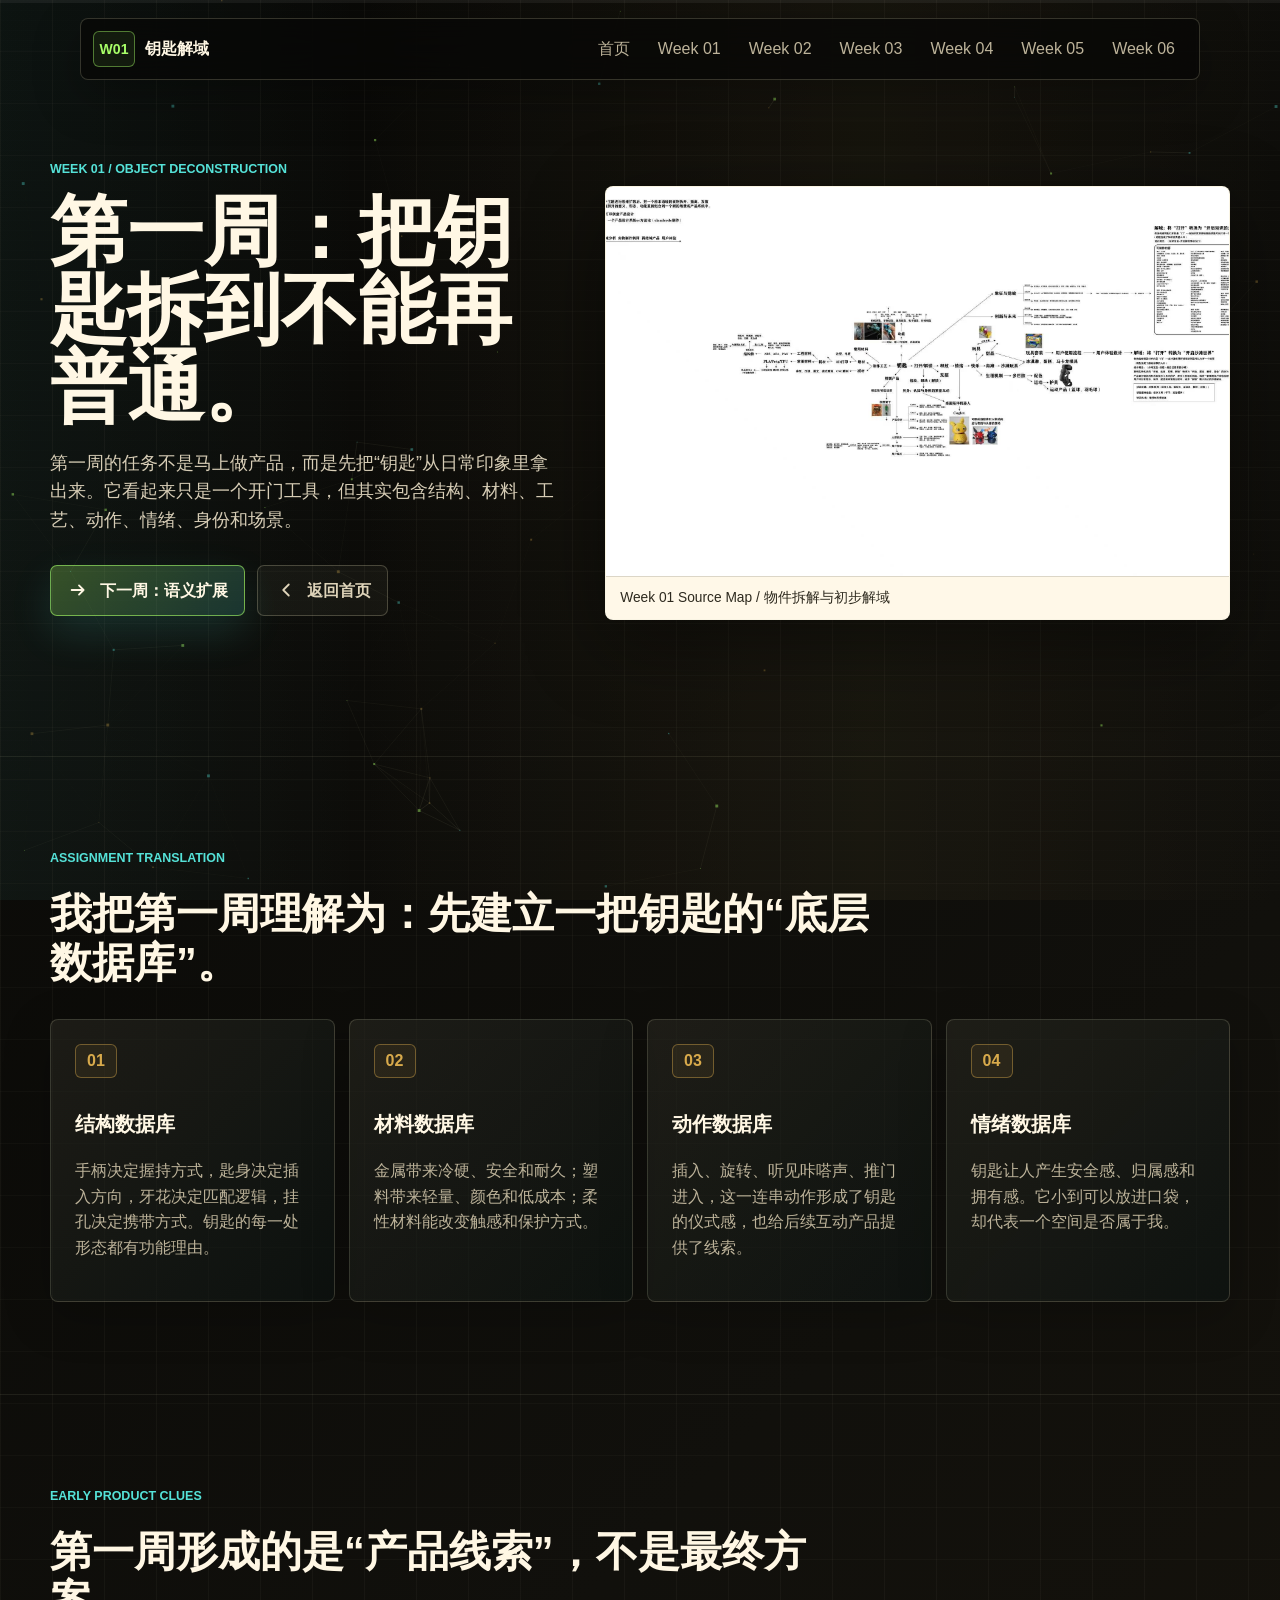
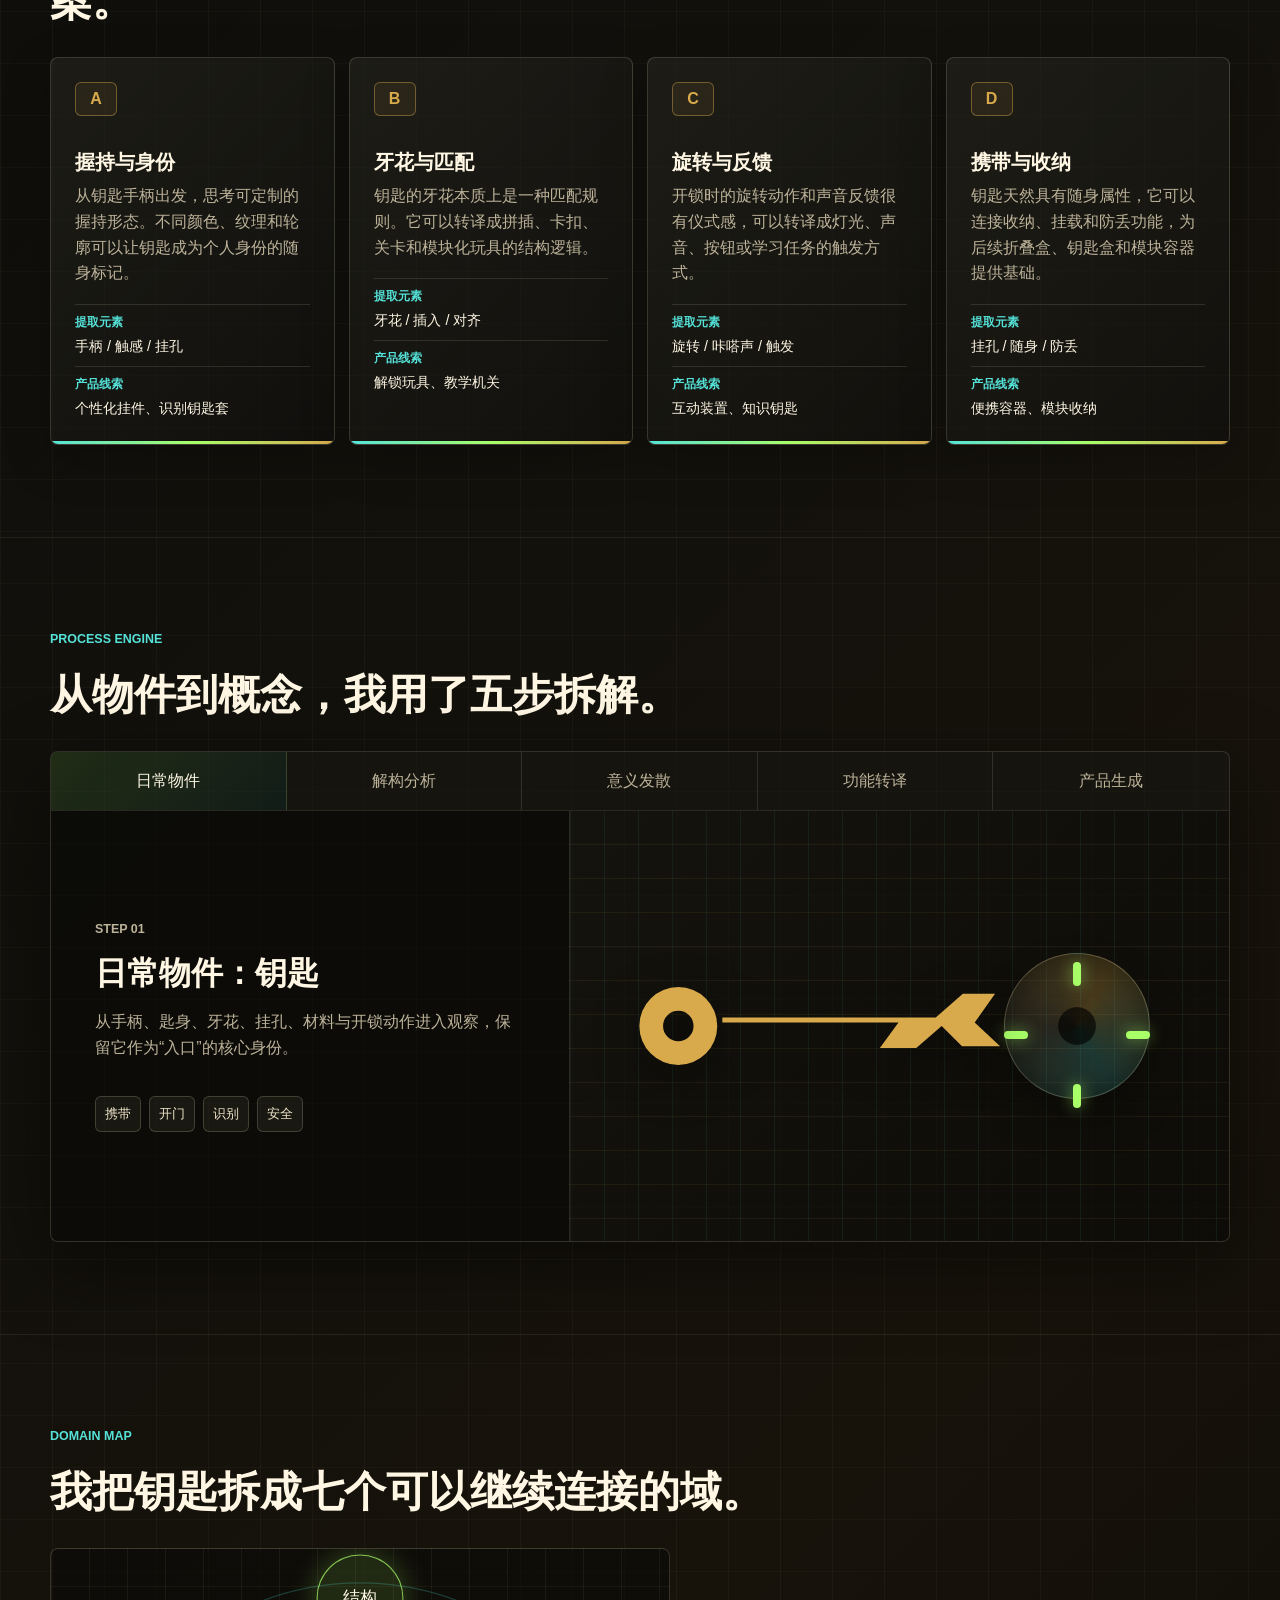
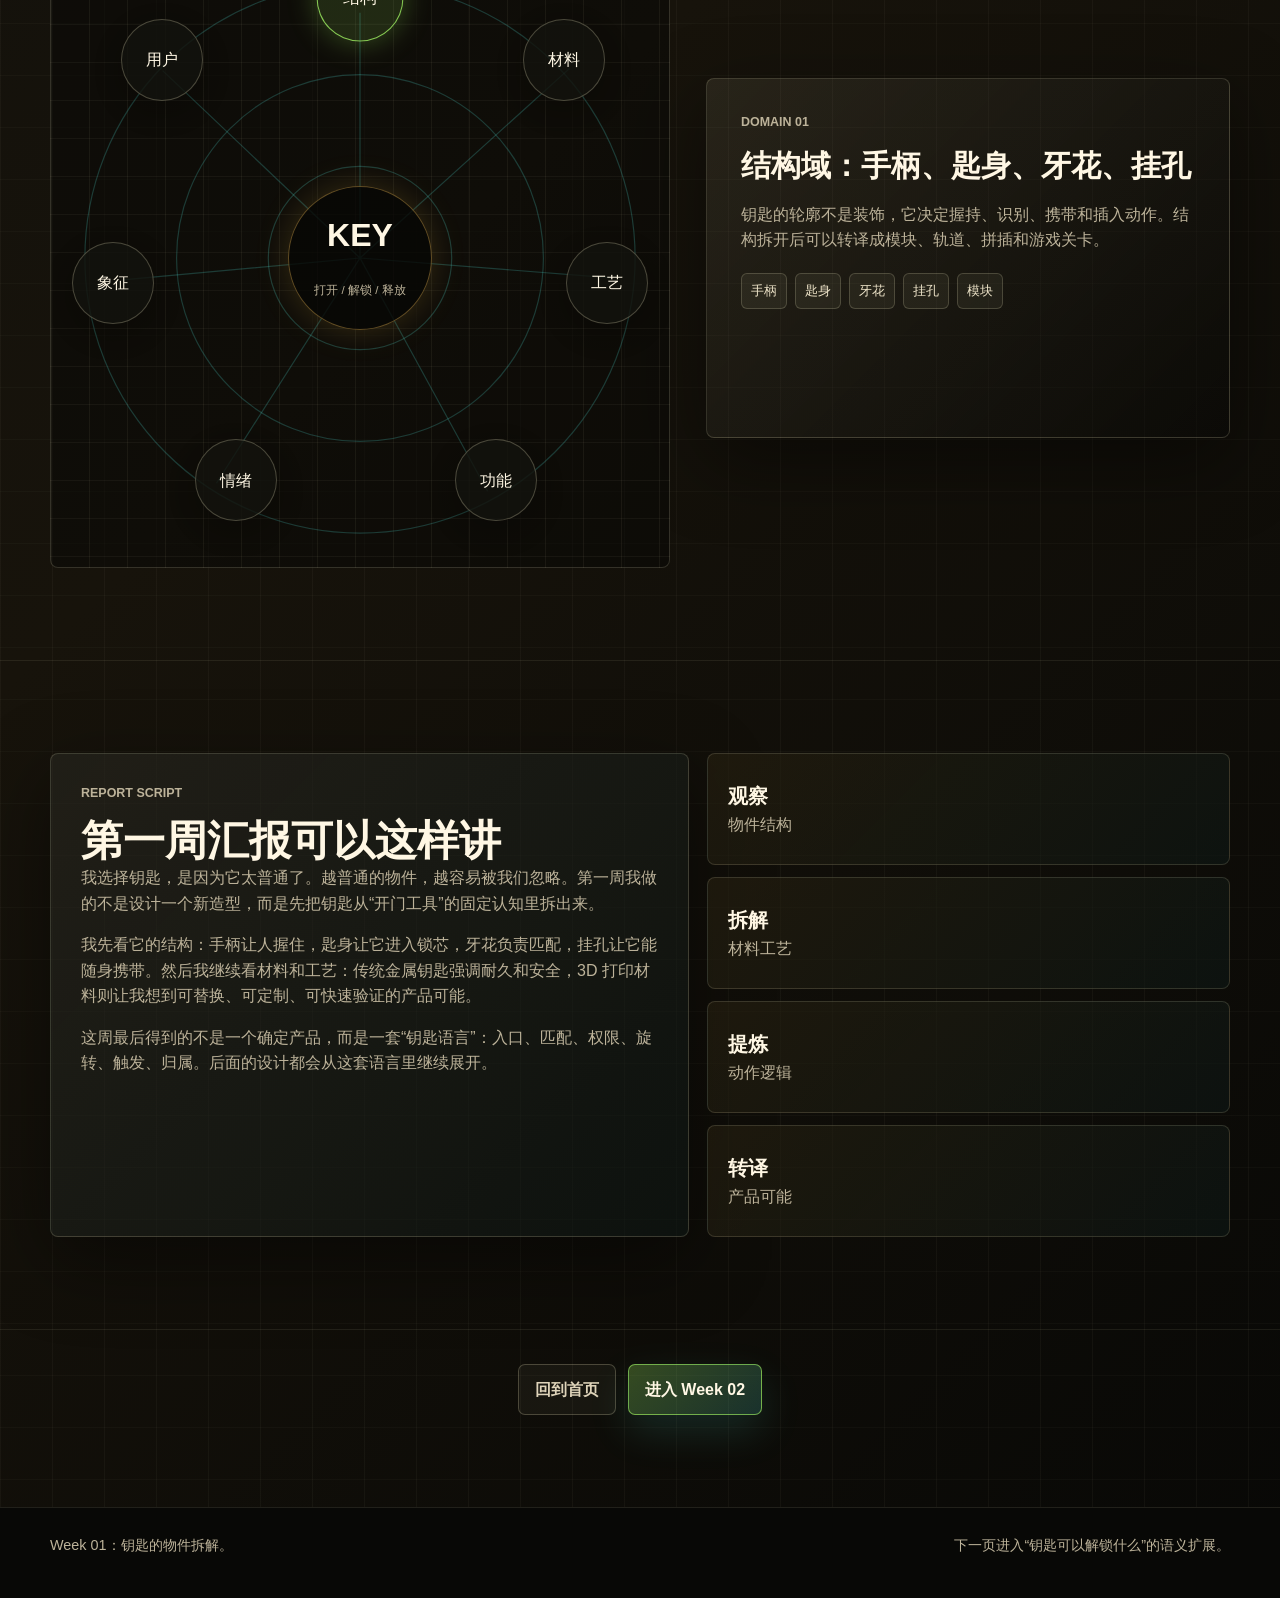
==== week1.html @ 17f2b8b3 "Initial commit" ====
<!doctype html>
<html lang="zh-CN">
  <head>
    <meta charset="UTF-8" />
    <meta name="viewport" content="width=device-width, initial-scale=1.0" />
    <title>Week 01 | 钥匙的物件拆解</title>
    <link rel="stylesheet" href="./styles.css" />
  </head>
  <body>
    <canvas id="circuitCanvas" aria-hidden="true"></canvas>
    <div class="scroll-meter" aria-hidden="true"><span></span></div>

    <header class="topbar">
      <a class="brand" href="./index.html" aria-label="回到首页">
        <span class="brand-mark">W01</span>
        <span>钥匙解域</span>
      </a>
      <nav class="nav-links" aria-label="页面导航">
        <a href="./index.html">首页</a>
        <a href="./week1.html">Week 01</a>
        <a href="./week2.html">Week 02</a>
        <a href="./week3.html">Week 03</a>
        <a href="./week4.html">Week 04</a>
        <a href="./week5.html">Week 05</a>
        <a href="./week6.html">Week 06</a>
      </nav>
    </header>

    <main>
      <section class="hero stage page-hero">
        <div class="hero-copy reveal">
          <p class="eyebrow">Week 01 / Object Deconstruction</p>
          <h1>第一周：把钥匙拆到不能再普通。</h1>
          <p class="hero-lead">
            第一周的任务不是马上做产品，而是先把“钥匙”从日常印象里拿出来。它看起来只是一个开门工具，但其实包含结构、材料、工艺、动作、情绪、身份和场景。
          </p>
          <div class="hero-actions">
            <a class="primary-action" href="./week2.html">
              <span class="action-icon" aria-hidden="true">
                <svg viewBox="0 0 24 24"><path d="M4 12h13m0 0-5-5m5 5-5 5" /></svg>
              </span>
              下一周：语义扩展
            </a>
            <a class="ghost-action" href="./index.html">
              <span class="action-icon" aria-hidden="true">
                <svg viewBox="0 0 24 24"><path d="M15 18l-6-6 6-6" /></svg>
              </span>
              返回首页
            </a>
          </div>
        </div>
        <figure class="source-map page-figure reveal">
          <img src="./assets/week1-map.jpg" alt="第一周钥匙主题解域过程原始思维导图" />
          <figcaption>Week 01 Source Map / 物件拆解与初步解域</figcaption>
        </figure>
      </section>

      <section class="section-band">
        <div class="section-heading reveal">
          <p class="eyebrow">Assignment Translation</p>
          <h2>我把第一周理解为：先建立一把钥匙的“底层数据库”。</h2>
        </div>
        <div class="insight-grid">
          <article class="insight-card reveal">
            <span class="index">01</span>
            <h3>结构数据库</h3>
            <p>手柄决定握持方式，匙身决定插入方向，牙花决定匹配逻辑，挂孔决定携带方式。钥匙的每一处形态都有功能理由。</p>
          </article>
          <article class="insight-card reveal">
            <span class="index">02</span>
            <h3>材料数据库</h3>
            <p>金属带来冷硬、安全和耐久；塑料带来轻量、颜色和低成本；柔性材料能改变触感和保护方式。</p>
          </article>
          <article class="insight-card reveal">
            <span class="index">03</span>
            <h3>动作数据库</h3>
            <p>插入、旋转、听见咔嗒声、推门进入，这一连串动作形成了钥匙的仪式感，也给后续互动产品提供了线索。</p>
          </article>
          <article class="insight-card reveal">
            <span class="index">04</span>
            <h3>情绪数据库</h3>
            <p>钥匙让人产生安全感、归属感和拥有感。它小到可以放进口袋，却代表一个空间是否属于我。</p>
          </article>
        </div>
      </section>

      <section class="section-band">
        <div class="section-heading reveal">
          <p class="eyebrow">Early Product Clues</p>
          <h2>第一周形成的是“产品线索”，不是最终方案。</h2>
        </div>
        <div class="design-grid">
          <article class="design-card reveal">
            <span class="index">A</span>
            <h3>握持与身份</h3>
            <p>从钥匙手柄出发，思考可定制的握持形态。不同颜色、纹理和轮廓可以让钥匙成为个人身份的随身标记。</p>
            <dl>
              <div><dt>提取元素</dt><dd>手柄 / 触感 / 挂孔</dd></div>
              <div><dt>产品线索</dt><dd>个性化挂件、识别钥匙套</dd></div>
            </dl>
          </article>
          <article class="design-card reveal">
            <span class="index">B</span>
            <h3>牙花与匹配</h3>
            <p>钥匙的牙花本质上是一种匹配规则。它可以转译成拼插、卡扣、关卡和模块化玩具的结构逻辑。</p>
            <dl>
              <div><dt>提取元素</dt><dd>牙花 / 插入 / 对齐</dd></div>
              <div><dt>产品线索</dt><dd>解锁玩具、教学机关</dd></div>
            </dl>
          </article>
          <article class="design-card reveal">
            <span class="index">C</span>
            <h3>旋转与反馈</h3>
            <p>开锁时的旋转动作和声音反馈很有仪式感，可以转译成灯光、声音、按钮或学习任务的触发方式。</p>
            <dl>
              <div><dt>提取元素</dt><dd>旋转 / 咔嗒声 / 触发</dd></div>
              <div><dt>产品线索</dt><dd>互动装置、知识钥匙</dd></div>
            </dl>
          </article>
          <article class="design-card reveal">
            <span class="index">D</span>
            <h3>携带与收纳</h3>
            <p>钥匙天然具有随身属性，它可以连接收纳、挂载和防丢功能，为后续折叠盒、钥匙盒和模块容器提供基础。</p>
            <dl>
              <div><dt>提取元素</dt><dd>挂孔 / 随身 / 防丢</dd></div>
              <div><dt>产品线索</dt><dd>便携容器、模块收纳</dd></div>
            </dl>
          </article>
        </div>
      </section>

      <section class="process section-band">
        <div class="section-heading reveal">
          <p class="eyebrow">Process Engine</p>
          <h2>从物件到概念，我用了五步拆解。</h2>
        </div>

        <div class="process-shell reveal">
          <div class="process-rail" role="tablist" aria-label="解域流程">
            <button class="step-button is-active" type="button" data-step="0" role="tab" aria-selected="true">日常物件</button>
            <button class="step-button" type="button" data-step="1" role="tab" aria-selected="false">解构分析</button>
            <button class="step-button" type="button" data-step="2" role="tab" aria-selected="false">意义发散</button>
            <button class="step-button" type="button" data-step="3" role="tab" aria-selected="false">功能转译</button>
            <button class="step-button" type="button" data-step="4" role="tab" aria-selected="false">产品生成</button>
          </div>

          <div class="process-stage">
            <article class="step-card" id="stepCard">
              <p class="eyebrow" id="stepKicker">Step 01</p>
              <h3 id="stepTitle">日常物件：钥匙</h3>
              <p id="stepBody">从手柄、匙身、牙花、挂孔、材料与开锁动作进入观察，保留它作为“入口”的核心身份。</p>
              <div class="tag-row" id="stepTags" aria-label="关键词"></div>
            </article>

            <div class="lock-lab" aria-hidden="true">
              <div class="lock-face">
                <span class="pin pin-1"></span>
                <span class="pin pin-2"></span>
                <span class="pin pin-3"></span>
                <span class="pin pin-4"></span>
              </div>
              <svg class="lab-key" viewBox="0 0 560 160">
                <path d="M50 80a46 46 0 1 1 92 0 46 46 0 0 1-92 0Zm28 0a18 18 0 1 0 36 0 18 18 0 0 0-36 0Zm70-10h252l32-28h38l-24 34 30 28h-45l-24-24-30 26h-43l22-30H148z" />
              </svg>
            </div>
          </div>
        </div>
      </section>

      <section class="domain section-band">
        <div class="section-heading reveal">
          <p class="eyebrow">Domain Map</p>
          <h2>我把钥匙拆成七个可以继续连接的域。</h2>
        </div>

        <div class="domain-layout reveal">
          <div class="radar" aria-label="钥匙解域节点">
            <svg class="radar-lines" viewBox="0 0 620 620" aria-hidden="true">
              <path d="M310 310 310 64M310 310 520 120M310 310 562 330M310 310 438 544M310 310 166 536M310 310 72 332M310 310 112 122" />
              <circle cx="310" cy="310" r="92" />
              <circle cx="310" cy="310" r="184" />
              <circle cx="310" cy="310" r="276" />
            </svg>
            <button class="domain-node is-active" type="button" data-domain="0" style="--x: 50%; --y: 8%;">结构</button>
            <button class="domain-node" type="button" data-domain="1" style="--x: 83%; --y: 18%;">材料</button>
            <button class="domain-node" type="button" data-domain="2" style="--x: 90%; --y: 54%;">工艺</button>
            <button class="domain-node" type="button" data-domain="3" style="--x: 72%; --y: 86%;">功能</button>
            <button class="domain-node" type="button" data-domain="4" style="--x: 30%; --y: 86%;">情绪</button>
            <button class="domain-node" type="button" data-domain="5" style="--x: 10%; --y: 54%;">象征</button>
            <button class="domain-node" type="button" data-domain="6" style="--x: 18%; --y: 18%;">用户</button>
            <div class="radar-core">
              <span>KEY</span>
              <small>打开 / 解锁 / 释放</small>
            </div>
          </div>

          <aside class="domain-panel">
            <p class="eyebrow" id="domainKicker">Domain 01</p>
            <h3 id="domainTitle">结构域：手柄、匙身、牙花、挂孔</h3>
            <p id="domainBody">钥匙的轮廓不是装饰，它决定握持、识别、携带和插入动作。结构拆开后可以转译成模块、轨道、拼插和游戏关卡。</p>
            <div class="domain-chips" id="domainChips"></div>
          </aside>
        </div>
      </section>

      <section class="section-band">
        <div class="two-column-story">
          <article class="essay-card reveal">
            <p class="eyebrow">Report Script</p>
            <h2>第一周汇报可以这样讲</h2>
            <p>
              我选择钥匙，是因为它太普通了。越普通的物件，越容易被我们忽略。第一周我做的不是设计一个新造型，而是先把钥匙从“开门工具”的固定认知里拆出来。
            </p>
            <p>
              我先看它的结构：手柄让人握住，匙身让它进入锁芯，牙花负责匹配，挂孔让它能随身携带。然后我继续看材料和工艺：传统金属钥匙强调耐久和安全，3D 打印材料则让我想到可替换、可定制、可快速验证的产品可能。
            </p>
            <p>
              这周最后得到的不是一个确定产品，而是一套“钥匙语言”：入口、匹配、权限、旋转、触发、归属。后面的设计都会从这套语言里继续展开。
            </p>
          </article>
          <div class="method-strip reveal">
            <div><strong>观察</strong><span>物件结构</span></div>
            <div><strong>拆解</strong><span>材料工艺</span></div>
            <div><strong>提炼</strong><span>动作逻辑</span></div>
            <div><strong>转译</strong><span>产品可能</span></div>
          </div>
        </div>
      </section>

      <nav class="next-links section-band" aria-label="页面跳转">
        <a class="ghost-action" href="./index.html">回到首页</a>
        <a class="primary-action" href="./week2.html">进入 Week 02</a>
      </nav>
    </main>

    <footer class="site-footer">
      <p>Week 01：钥匙的物件拆解。</p>
      <p>下一页进入“钥匙可以解锁什么”的语义扩展。</p>
    </footer>

    <script src="./script.js"></script>
  </body>
</html>
---- styles.css ----
:root {
  color-scheme: dark;
  --ink: #080806;
  --panel: rgba(18, 18, 15, 0.72);
  --panel-solid: #14140f;
  --line: rgba(255, 246, 204, 0.16);
  --text: #f7f0dd;
  --muted: #bdb39a;
  --brass: #d8aa4c;
  --cyan: #55e2d8;
  --green: #a8ff68;
  --red: #ff6a57;
  --paper: #fff7e4;
  --shadow: 0 24px 80px rgba(0, 0, 0, 0.44);
  --lab-turn: 0deg;
  --unlock-turn: 0deg;
}

* {
  box-sizing: border-box;
}

html {
  scroll-behavior: smooth;
}

body {
  margin: 0;
  min-width: 320px;
  background:
    linear-gradient(90deg, rgba(255, 246, 204, 0.035) 1px, transparent 1px),
    linear-gradient(0deg, rgba(255, 246, 204, 0.025) 1px, transparent 1px),
    linear-gradient(135deg, #080806 0%, #11100c 36%, #17130b 64%, #080806 100%);
  background-size: 52px 52px, 52px 52px, auto;
  color: var(--text);
  font-family: "Microsoft YaHei", "PingFang SC", "Segoe UI", sans-serif;
  line-height: 1.6;
  overflow-x: hidden;
}

body::before {
  content: "";
  position: fixed;
  inset: 0;
  pointer-events: none;
  background:
    linear-gradient(90deg, rgba(85, 226, 216, 0.08), transparent 28%, rgba(216, 170, 76, 0.08) 68%, transparent),
    repeating-linear-gradient(0deg, transparent 0 9px, rgba(255, 255, 255, 0.018) 10px);
  mix-blend-mode: screen;
  opacity: 0.62;
  z-index: -2;
}

a {
  color: inherit;
  text-decoration: none;
}

img,
svg {
  display: block;
}

button,
input {
  font: inherit;
}

#circuitCanvas {
  position: fixed;
  inset: 0;
  width: 100%;
  height: 100%;
  pointer-events: none;
  opacity: 0.68;
  z-index: -1;
}

.scroll-meter {
  position: fixed;
  top: 0;
  left: 0;
  right: 0;
  height: 3px;
  background: rgba(255, 255, 255, 0.06);
  z-index: 30;
}

.scroll-meter span {
  display: block;
  width: 0%;
  height: 100%;
  background: linear-gradient(90deg, var(--green), var(--cyan), var(--brass));
  box-shadow: 0 0 18px rgba(85, 226, 216, 0.55);
}

.topbar {
  position: fixed;
  top: 18px;
  left: 50%;
  z-index: 25;
  display: flex;
  width: min(1120px, calc(100% - 32px));
  min-height: 58px;
  transform: translateX(-50%);
  align-items: center;
  justify-content: space-between;
  gap: 20px;
  padding: 9px 12px;
  border: 1px solid rgba(255, 246, 204, 0.18);
  border-radius: 8px;
  background: rgba(8, 8, 6, 0.74);
  box-shadow: 0 16px 48px rgba(0, 0, 0, 0.28);
  backdrop-filter: blur(18px);
}

.brand {
  display: inline-flex;
  align-items: center;
  gap: 10px;
  min-width: 150px;
  color: var(--paper);
  font-weight: 700;
}

.brand-mark {
  display: inline-grid;
  width: 42px;
  height: 36px;
  place-items: center;
  border: 1px solid rgba(168, 255, 104, 0.42);
  border-radius: 6px;
  color: var(--green);
  background: rgba(168, 255, 104, 0.08);
  font-size: 0.88rem;
}

.nav-links {
  display: flex;
  align-items: center;
  justify-content: flex-end;
  gap: 4px;
  flex-wrap: wrap;
}

.nav-links a {
  min-height: 38px;
  padding: 8px 12px;
  border-radius: 6px;
  color: var(--muted);
  transition: color 180ms ease, background 180ms ease;
}

.nav-links a:hover,
.nav-links a:focus-visible {
  color: var(--paper);
  background: rgba(255, 246, 204, 0.09);
  outline: none;
}

.stage,
.section-band {
  position: relative;
  width: 100%;
}

.hero {
  display: grid;
  grid-template-columns: minmax(0, 0.9fr) minmax(420px, 1.1fr);
  gap: 44px;
  align-items: center;
  min-height: 92svh;
  padding: 126px max(28px, calc((100vw - 1180px) / 2)) 76px;
}

.page-hero {
  min-height: 84svh;
}

.portal-hero {
  min-height: 92svh;
}

.hero-copy {
  position: relative;
  z-index: 2;
}

.eyebrow {
  margin: 0 0 12px;
  color: var(--cyan);
  font-size: 0.78rem;
  font-weight: 800;
  text-transform: uppercase;
}

h1,
h2,
h3,
p {
  margin-top: 0;
}

h1 {
  max-width: 760px;
  margin-bottom: 22px;
  color: var(--paper);
  font-size: 4.8rem;
  line-height: 1.02;
  font-weight: 900;
}

h2 {
  max-width: 820px;
  margin-bottom: 0;
  color: var(--paper);
  font-size: 2.6rem;
  line-height: 1.18;
}

h3 {
  color: var(--paper);
  font-size: 1.28rem;
  line-height: 1.35;
}

.hero-lead {
  max-width: 650px;
  margin-bottom: 30px;
  color: #d7cdb6;
  font-size: 1.12rem;
}

.hero-actions {
  display: flex;
  flex-wrap: wrap;
  gap: 12px;
  margin-bottom: 30px;
}

.primary-action,
.ghost-action {
  display: inline-flex;
  align-items: center;
  gap: 9px;
  min-height: 48px;
  padding: 12px 16px;
  border-radius: 7px;
  font-weight: 800;
  transition: transform 180ms ease, border-color 180ms ease, background 180ms ease;
}

.primary-action {
  border: 1px solid rgba(168, 255, 104, 0.58);
  background: linear-gradient(135deg, rgba(168, 255, 104, 0.26), rgba(85, 226, 216, 0.18));
  color: var(--paper);
  box-shadow: 0 16px 42px rgba(85, 226, 216, 0.14);
}

.ghost-action {
  border: 1px solid rgba(255, 246, 204, 0.22);
  color: #ded3b9;
  background: rgba(255, 246, 204, 0.045);
}

.primary-action:hover,
.ghost-action:hover,
.primary-action:focus-visible,
.ghost-action:focus-visible {
  transform: translateY(-2px);
  outline: none;
}

.action-icon {
  display: inline-grid;
  width: 24px;
  height: 24px;
  place-items: center;
}

.action-icon svg {
  width: 22px;
  height: 22px;
  fill: none;
  stroke: currentColor;
  stroke-width: 2;
  stroke-linecap: round;
  stroke-linejoin: round;
}

.course-meta {
  display: grid;
  grid-template-columns: repeat(3, minmax(0, 1fr));
  gap: 10px;
  max-width: 780px;
  margin: 0;
}

.course-meta div {
  min-height: 92px;
  padding: 14px;
  border: 1px solid var(--line);
  border-radius: 8px;
  background: rgba(255, 246, 204, 0.045);
}

.course-meta dt {
  margin-bottom: 5px;
  color: var(--muted);
  font-size: 0.78rem;
}

.course-meta dd {
  margin: 0;
  color: var(--paper);
  font-weight: 700;
}

.hero-visual {
  position: relative;
  min-height: 590px;
  perspective: 1200px;
}

.map-plate {
  position: absolute;
  inset: 3% 0 25% 8%;
  overflow: hidden;
  border: 1px solid rgba(255, 246, 204, 0.24);
  border-radius: 8px;
  background: #f8f4eb;
  box-shadow: var(--shadow);
  transform: rotateX(56deg) rotateZ(-9deg) translate3d(var(--mx, 0px), var(--my, 0px), 0);
  transform-origin: center;
}

.map-plate img {
  width: 100%;
  height: 100%;
  object-fit: cover;
  filter: saturate(0.9) contrast(1.12);
}

.map-plate::after {
  content: "";
  position: absolute;
  inset: 0;
  background:
    linear-gradient(90deg, rgba(8, 8, 6, 0.18), transparent 28%, transparent 70%, rgba(8, 8, 6, 0.2)),
    linear-gradient(180deg, rgba(85, 226, 216, 0.14), transparent 42%, rgba(216, 170, 76, 0.2));
  pointer-events: none;
}

.scan-line {
  position: absolute;
  left: 0;
  right: 0;
  top: -30%;
  height: 34%;
  background: linear-gradient(180deg, transparent, rgba(168, 255, 104, 0.22), transparent);
  animation: scan 4.4s linear infinite;
  mix-blend-mode: multiply;
}

.key-orbit {
  position: absolute;
  left: 7%;
  right: 3%;
  bottom: 8%;
  height: 255px;
  transform: translate3d(calc(var(--mx, 0px) * -0.6), calc(var(--my, 0px) * -0.55), 0);
}

.hero-key {
  position: absolute;
  left: 2%;
  top: 50%;
  width: 96%;
  transform: translateY(-50%) rotate(-5deg);
  filter: drop-shadow(0 12px 22px rgba(0, 0, 0, 0.38)) drop-shadow(0 0 24px rgba(85, 226, 216, 0.24));
  animation: keyFloat 5.2s ease-in-out infinite;
}

.key-body {
  fill: url(#keyMetal);
}

.key-cut {
  fill: none;
  stroke: rgba(8, 8, 6, 0.52);
  stroke-width: 10;
  stroke-linecap: round;
}

.orbit-ring {
  position: absolute;
  inset: 12% 9%;
  border: 1px solid rgba(85, 226, 216, 0.32);
  border-radius: 50%;
  transform: rotate(-7deg);
}

.ring-a {
  animation: ringSpin 12s linear infinite;
}

.ring-b {
  inset: 25% 22%;
  border-color: rgba(216, 170, 76, 0.34);
  animation: ringSpin 9s linear infinite reverse;
}

.orbit-label {
  position: absolute;
  right: 3%;
  bottom: 0;
  padding: 7px 10px;
  border: 1px solid rgba(168, 255, 104, 0.36);
  border-radius: 6px;
  color: var(--green);
  background: rgba(8, 8, 6, 0.72);
  font-size: 0.75rem;
  font-weight: 900;
}

.section-band {
  padding: 92px max(24px, calc((100vw - 1180px) / 2));
  border-top: 1px solid rgba(255, 246, 204, 0.08);
}

.section-heading {
  display: grid;
  gap: 8px;
  margin-bottom: 32px;
}

.brief-grid,
.concept-grid {
  display: grid;
  grid-template-columns: repeat(3, minmax(0, 1fr));
  gap: 14px;
}

.brief-item,
.concept-card {
  position: relative;
  min-height: 220px;
  padding: 24px;
  border: 1px solid var(--line);
  border-radius: 8px;
  background:
    linear-gradient(135deg, rgba(255, 246, 204, 0.08), rgba(255, 255, 255, 0.018)),
    rgba(8, 8, 6, 0.52);
  box-shadow: 0 14px 48px rgba(0, 0, 0, 0.22);
  overflow: hidden;
}

.brief-item::after,
.concept-card::after {
  content: "";
  position: absolute;
  inset: auto 0 0;
  height: 3px;
  background: linear-gradient(90deg, var(--brass), var(--green), var(--cyan));
  transform: scaleX(0.24);
  transform-origin: left;
  transition: transform 260ms ease;
}

.brief-item:hover::after,
.concept-card:hover::after {
  transform: scaleX(1);
}

.brief-item p,
.concept-card p,
.archive-copy p,
.step-card p,
.domain-panel p,
.unlock-control p,
.site-footer p {
  color: var(--muted);
}

.index,
.concept-number {
  display: inline-grid;
  width: 42px;
  height: 34px;
  margin-bottom: 32px;
  place-items: center;
  border: 1px solid rgba(216, 170, 76, 0.42);
  border-radius: 6px;
  color: var(--brass);
  background: rgba(216, 170, 76, 0.08);
  font-weight: 900;
}

.process-shell {
  border: 1px solid rgba(255, 246, 204, 0.16);
  border-radius: 8px;
  background: rgba(8, 8, 6, 0.56);
  box-shadow: var(--shadow);
  overflow: hidden;
}

.process-rail {
  display: grid;
  grid-template-columns: repeat(5, minmax(0, 1fr));
  border-bottom: 1px solid rgba(255, 246, 204, 0.12);
}

.step-button {
  min-height: 58px;
  border: 0;
  border-right: 1px solid rgba(255, 246, 204, 0.12);
  color: var(--muted);
  background: rgba(255, 246, 204, 0.035);
  cursor: pointer;
  transition: color 180ms ease, background 180ms ease;
}

.step-button:last-child {
  border-right: 0;
}

.step-button:hover,
.step-button:focus-visible,
.step-button.is-active {
  color: var(--paper);
  background: linear-gradient(135deg, rgba(168, 255, 104, 0.14), rgba(85, 226, 216, 0.08));
  outline: none;
}

.process-stage {
  display: grid;
  grid-template-columns: minmax(0, 0.88fr) minmax(360px, 1.12fr);
  min-height: 430px;
}

.step-card {
  display: flex;
  flex-direction: column;
  justify-content: center;
  padding: 44px;
}

.step-card h3 {
  margin-bottom: 14px;
  font-size: 2rem;
}

.tag-row,
.domain-chips {
  display: flex;
  flex-wrap: wrap;
  gap: 8px;
  margin-top: 20px;
}

.tag-row span,
.domain-chips span {
  padding: 6px 9px;
  border: 1px solid rgba(255, 246, 204, 0.18);
  border-radius: 6px;
  color: #efe5ca;
  background: rgba(255, 246, 204, 0.055);
  font-size: 0.84rem;
}

.lock-lab {
  position: relative;
  min-height: 430px;
  border-left: 1px solid rgba(255, 246, 204, 0.12);
  background:
    linear-gradient(90deg, rgba(85, 226, 216, 0.08) 1px, transparent 1px),
    linear-gradient(0deg, rgba(216, 170, 76, 0.08) 1px, transparent 1px),
    linear-gradient(135deg, rgba(255, 246, 204, 0.03), rgba(8, 8, 6, 0.12));
  background-size: 34px 34px, 34px 34px, auto;
  overflow: hidden;
}

.lock-face {
  position: absolute;
  right: 12%;
  top: 50%;
  width: 146px;
  height: 146px;
  transform: translateY(-50%);
  border: 1px solid rgba(255, 246, 204, 0.18);
  border-radius: 50%;
  background:
    radial-gradient(circle at center, rgba(0, 0, 0, 0.64) 0 18%, transparent 19%),
    conic-gradient(from 30deg, rgba(216, 170, 76, 0.28), rgba(85, 226, 216, 0.2), rgba(255, 246, 204, 0.1), rgba(216, 170, 76, 0.28));
  box-shadow: inset 0 0 34px rgba(0, 0, 0, 0.44), 0 22px 40px rgba(0, 0, 0, 0.28);
}

.pin {
  position: absolute;
  left: 50%;
  width: 8px;
  height: 24px;
  border-radius: 999px;
  background: var(--green);
  box-shadow: 0 0 16px rgba(168, 255, 104, 0.58);
  transform-origin: 50% 73px;
  animation: pinLift 2.8s ease-in-out infinite;
}

.pin-1 { top: 8px; transform: translateX(-50%) rotate(0deg); }
.pin-2 { top: 8px; transform: translateX(-50%) rotate(90deg); animation-delay: 0.2s; }
.pin-3 { top: 8px; transform: translateX(-50%) rotate(180deg); animation-delay: 0.4s; }
.pin-4 { top: 8px; transform: translateX(-50%) rotate(270deg); animation-delay: 0.6s; }

.lab-key {
  position: absolute;
  top: 50%;
  left: 4%;
  width: 72%;
  transform: translateY(-50%) translateX(calc(var(--step-shift, 0) * 1px)) rotate(var(--lab-turn));
  transform-origin: 16% 50%;
  transition: transform 520ms cubic-bezier(0.2, 0.82, 0.2, 1);
  fill: var(--brass);
  filter: drop-shadow(0 14px 24px rgba(0, 0, 0, 0.4));
}

.domain-layout {
  display: grid;
  grid-template-columns: minmax(360px, 620px) minmax(0, 1fr);
  gap: 36px;
  align-items: center;
}

.radar {
  position: relative;
  aspect-ratio: 1;
  min-height: 360px;
  border: 1px solid rgba(255, 246, 204, 0.16);
  border-radius: 8px;
  background:
    linear-gradient(90deg, rgba(255, 246, 204, 0.055) 1px, transparent 1px),
    linear-gradient(0deg, rgba(255, 246, 204, 0.045) 1px, transparent 1px),
    rgba(8, 8, 6, 0.52);
  background-size: 38px 38px, 38px 38px, auto;
  overflow: hidden;
}

.radar-lines {
  position: absolute;
  inset: 0;
  width: 100%;
  height: 100%;
  fill: none;
  stroke: rgba(85, 226, 216, 0.22);
  stroke-width: 1.2;
}

.radar-core {
  position: absolute;
  left: 50%;
  top: 50%;
  display: grid;
  width: 144px;
  height: 144px;
  transform: translate(-50%, -50%);
  place-items: center;
  border: 1px solid rgba(216, 170, 76, 0.42);
  border-radius: 50%;
  background: rgba(8, 8, 6, 0.78);
  box-shadow: 0 0 34px rgba(216, 170, 76, 0.2);
  text-align: center;
}

.radar-core span {
  color: var(--paper);
  font-size: 2rem;
  font-weight: 900;
}

.radar-core small {
  margin-top: -32px;
  color: var(--muted);
  font-size: 0.72rem;
}

.domain-node {
  position: absolute;
  left: var(--x);
  top: var(--y);
  display: grid;
  width: 82px;
  height: 82px;
  transform: translate(-50%, -50%);
  place-items: center;
  border: 1px solid rgba(255, 246, 204, 0.24);
  border-radius: 50%;
  color: var(--paper);
  background: rgba(20, 20, 15, 0.82);
  box-shadow: 0 10px 28px rgba(0, 0, 0, 0.24);
  cursor: pointer;
  transition: border-color 180ms ease, background 180ms ease, transform 180ms ease, box-shadow 180ms ease;
}

.domain-node:hover,
.domain-node:focus-visible,
.domain-node.is-active {
  border-color: rgba(168, 255, 104, 0.75);
  background: rgba(168, 255, 104, 0.12);
  box-shadow: 0 0 28px rgba(168, 255, 104, 0.28);
  transform: translate(-50%, -50%) scale(1.06);
  outline: none;
}

.domain-panel {
  min-height: 360px;
  padding: 34px;
  border: 1px solid rgba(255, 246, 204, 0.16);
  border-radius: 8px;
  background: linear-gradient(135deg, rgba(255, 246, 204, 0.08), rgba(8, 8, 6, 0.54));
  box-shadow: var(--shadow);
}

.domain-panel h3 {
  margin-bottom: 16px;
  font-size: 1.9rem;
}

.archive {
  display: grid;
  grid-template-columns: minmax(0, 0.72fr) minmax(420px, 1.28fr);
  gap: 34px;
  align-items: center;
}

.archive-copy p {
  max-width: 620px;
  margin-top: 18px;
}

.source-map {
  margin: 0;
  overflow: hidden;
  border: 1px solid rgba(255, 246, 204, 0.18);
  border-radius: 8px;
  background: #f8f3e8;
  box-shadow: var(--shadow);
}

.source-map img {
  width: 100%;
  aspect-ratio: 16 / 8;
  object-fit: cover;
}

.source-map figcaption {
  padding: 10px 14px;
  border-top: 1px solid rgba(8, 8, 6, 0.14);
  color: #2d291e;
  background: #fff8e8;
  font-size: 0.86rem;
}

.page-figure {
  align-self: center;
}

.page-figure img {
  aspect-ratio: 16 / 10;
}

.unlock-console {
  display: grid;
  grid-template-columns: minmax(360px, 1fr) minmax(0, 0.92fr);
  gap: 28px;
  min-height: 320px;
  margin-bottom: 16px;
  border: 1px solid rgba(255, 246, 204, 0.16);
  border-radius: 8px;
  background: rgba(8, 8, 6, 0.55);
  box-shadow: var(--shadow);
  overflow: hidden;
}

.unlock-visual {
  position: relative;
  min-height: 320px;
  border-right: 1px solid rgba(255, 246, 204, 0.12);
  background:
    linear-gradient(90deg, rgba(216, 170, 76, 0.08) 1px, transparent 1px),
    linear-gradient(0deg, rgba(85, 226, 216, 0.08) 1px, transparent 1px);
  background-size: 32px 32px;
}

.turn-key {
  position: absolute;
  left: 7%;
  top: 50%;
  width: 72%;
  transform: translateY(-50%) rotate(var(--unlock-turn));
  transform-origin: 16% 50%;
  fill: var(--brass);
  transition: transform 520ms cubic-bezier(0.2, 0.82, 0.2, 1), fill 360ms ease;
  filter: drop-shadow(0 14px 24px rgba(0, 0, 0, 0.38));
}

.keyhole {
  position: absolute;
  right: 12%;
  top: 50%;
  width: 88px;
  height: 128px;
  transform: translateY(-50%);
  border: 1px solid rgba(255, 246, 204, 0.22);
  border-radius: 50px 50px 8px 8px;
  background:
    radial-gradient(circle at 50% 33%, rgba(0, 0, 0, 0.8) 0 20px, transparent 21px),
    linear-gradient(90deg, transparent 0 37px, rgba(0, 0, 0, 0.8) 38px 50px, transparent 51px),
    rgba(255, 246, 204, 0.08);
  box-shadow: inset 0 0 28px rgba(0, 0, 0, 0.4);
}

.unlock-control {
  display: flex;
  flex-direction: column;
  justify-content: center;
  padding: 34px;
}

.unlock-control h3 {
  margin-bottom: 12px;
  font-size: 1.8rem;
}

input[type="range"] {
  width: 100%;
  height: 34px;
  margin: 22px 0 8px;
  accent-color: var(--green);
  cursor: pointer;
}

.phase-track {
  display: grid;
  grid-template-columns: repeat(5, minmax(0, 1fr));
  color: var(--muted);
  font-size: 0.78rem;
  text-align: center;
}

.concept-grid {
  margin-top: 14px;
}

.portal-grid,
.insight-grid,
.question-grid,
.spec-grid {
  display: grid;
  grid-template-columns: repeat(4, minmax(0, 1fr));
  gap: 14px;
}

.insight-grid,
.spec-grid {
  grid-template-columns: repeat(4, minmax(0, 1fr));
}

.portal-grid {
  align-items: stretch;
  grid-template-columns: repeat(auto-fit, minmax(230px, 1fr));
}

.week-card,
.insight-card,
.question-card,
.spec-card,
.semantic-row {
  position: relative;
  display: block;
  min-height: 260px;
  padding: 24px;
  border: 1px solid rgba(255, 246, 204, 0.16);
  border-radius: 8px;
  background:
    linear-gradient(135deg, rgba(255, 246, 204, 0.08), rgba(85, 226, 216, 0.035)),
    rgba(8, 8, 6, 0.56);
  box-shadow: 0 14px 48px rgba(0, 0, 0, 0.22);
  overflow: hidden;
}

.week-card {
  min-height: 340px;
  transition: transform 220ms ease, border-color 220ms ease, background 220ms ease;
}

.week-card:hover,
.week-card:focus-visible {
  transform: translateY(-4px);
  border-color: rgba(168, 255, 104, 0.42);
  background:
    linear-gradient(135deg, rgba(168, 255, 104, 0.11), rgba(85, 226, 216, 0.06)),
    rgba(8, 8, 6, 0.62);
  outline: none;
}

.week-card p,
.insight-card p,
.question-card p,
.spec-card p,
.semantic-row p {
  color: var(--muted);
}

.week-card strong {
  position: absolute;
  left: 24px;
  right: 24px;
  bottom: 22px;
  display: inline-flex;
  min-height: 38px;
  align-items: center;
  justify-content: space-between;
  color: var(--green);
  font-size: 0.92rem;
}

.week-card strong::after {
  content: "→";
  font-size: 1.2rem;
}

.question-grid {
  grid-template-columns: repeat(2, minmax(0, 1fr));
}

.question-card {
  min-height: 240px;
}

.two-column-story {
  display: grid;
  grid-template-columns: minmax(0, 1.1fr) minmax(330px, 0.9fr);
  gap: 18px;
  align-items: stretch;
}

.method-strip {
  display: grid;
  grid-template-columns: 1fr;
  gap: 12px;
}

.method-strip div {
  display: grid;
  min-height: 112px;
  align-content: center;
  padding: 20px;
  border: 1px solid rgba(255, 246, 204, 0.14);
  border-radius: 8px;
  background:
    linear-gradient(135deg, rgba(216, 170, 76, 0.09), rgba(85, 226, 216, 0.045)),
    rgba(8, 8, 6, 0.54);
}

.method-strip strong {
  color: var(--paper);
  font-size: 1.25rem;
}

.method-strip span {
  color: var(--muted);
}

.formula-panel {
  display: grid;
  gap: 10px;
  padding: 30px;
  border: 1px solid rgba(255, 246, 204, 0.16);
  border-radius: 8px;
  background:
    linear-gradient(135deg, rgba(168, 255, 104, 0.09), rgba(85, 226, 216, 0.055)),
    rgba(8, 8, 6, 0.58);
  box-shadow: var(--shadow);
}

.formula-panel div {
  padding: 16px;
  border: 1px solid rgba(255, 246, 204, 0.14);
  border-radius: 8px;
  background: rgba(255, 246, 204, 0.045);
}

.formula-panel strong,
.formula-panel span {
  display: block;
}

.formula-panel strong {
  color: var(--paper);
  font-size: 1.1rem;
}

.formula-panel span {
  margin-top: 4px;
  color: var(--muted);
}

.formula-panel b {
  color: var(--green);
  font-size: 1.35rem;
  line-height: 1;
}

.week-section {
  overflow: hidden;
}

.essay-layout,
.network-layout {
  display: grid;
  grid-template-columns: minmax(0, 0.92fr) minmax(420px, 1.08fr);
  gap: 18px;
  align-items: stretch;
  margin-bottom: 18px;
}

.essay-card,
.week-output {
  position: relative;
  padding: 30px;
  border: 1px solid rgba(255, 246, 204, 0.16);
  border-radius: 8px;
  background:
    linear-gradient(135deg, rgba(255, 246, 204, 0.08), rgba(85, 226, 216, 0.04)),
    rgba(8, 8, 6, 0.56);
  box-shadow: var(--shadow);
}

.essay-card p,
.week-output p,
.design-card p,
.memory-stack p {
  color: var(--muted);
}

.essay-card h3,
.week-output h3 {
  margin-bottom: 14px;
  font-size: 1.9rem;
}

.memory-stack {
  display: grid;
  gap: 12px;
}

.memory-stack article {
  position: relative;
  min-height: 160px;
  padding: 22px 22px 22px 78px;
  border: 1px solid rgba(255, 246, 204, 0.14);
  border-radius: 8px;
  background: rgba(255, 246, 204, 0.045);
}

.large-memory {
  grid-template-columns: repeat(2, minmax(0, 1fr));
}

.large-memory article {
  min-height: 280px;
}

.memory-stack article::before {
  content: "";
  position: absolute;
  left: 42px;
  top: 62px;
  bottom: 20px;
  width: 1px;
  background: linear-gradient(180deg, var(--cyan), transparent);
}

.memory-stack span {
  position: absolute;
  left: 20px;
  top: 22px;
  display: grid;
  width: 44px;
  height: 44px;
  place-items: center;
  border: 1px solid rgba(85, 226, 216, 0.38);
  border-radius: 50%;
  color: var(--cyan);
  background: rgba(85, 226, 216, 0.08);
  font-weight: 900;
}

.memory-stack h3,
.design-card h3 {
  margin-bottom: 8px;
}

.verb-cloud {
  display: flex;
  flex-wrap: wrap;
  gap: 9px;
  margin: 18px 0;
  padding: 22px;
  border: 1px solid rgba(255, 246, 204, 0.14);
  border-radius: 8px;
  background:
    radial-gradient(circle at 12% 20%, rgba(168, 255, 104, 0.16), transparent 24%),
    radial-gradient(circle at 88% 18%, rgba(85, 226, 216, 0.14), transparent 28%),
    rgba(8, 8, 6, 0.52);
}

.verb-cloud span {
  padding: 7px 10px;
  border: 1px solid rgba(255, 246, 204, 0.18);
  border-radius: 999px;
  color: #efe5ca;
  background: rgba(255, 246, 204, 0.055);
  font-size: 0.9rem;
  transition: transform 180ms ease, background 180ms ease, color 180ms ease;
}

.verb-cloud span:nth-child(3n) {
  border-color: rgba(85, 226, 216, 0.28);
}

.verb-cloud span:nth-child(5n) {
  border-color: rgba(168, 255, 104, 0.28);
}

.verb-cloud span:hover {
  transform: translateY(-2px);
  color: var(--paper);
  background: rgba(168, 255, 104, 0.12);
}

.week-output {
  margin-top: 18px;
  border-color: rgba(168, 255, 104, 0.24);
  background:
    linear-gradient(135deg, rgba(168, 255, 104, 0.1), rgba(216, 170, 76, 0.06)),
    rgba(8, 8, 6, 0.6);
}

.semantic-table {
  display: grid;
  gap: 10px;
}

.semantic-row {
  display: grid;
  grid-template-columns: 180px minmax(0, 1fr);
  gap: 18px;
  align-items: center;
  min-height: 112px;
}

.semantic-row h3 {
  margin: 0;
  color: var(--cyan);
}

.semantic-row p {
  margin: 0;
}

.compact-map {
  height: 100%;
}

.compact-map img {
  height: 100%;
  min-height: 410px;
}

.design-grid {
  display: grid;
  grid-template-columns: repeat(4, minmax(0, 1fr));
  gap: 14px;
  margin-top: 18px;
}

.family-grid {
  display: grid;
  grid-template-columns: repeat(5, minmax(0, 1fr));
  gap: 14px;
}

.family-card {
  position: relative;
  min-height: 370px;
  padding: 24px;
  border: 1px solid rgba(255, 246, 204, 0.16);
  border-radius: 8px;
  background:
    linear-gradient(135deg, rgba(255, 246, 204, 0.075), rgba(168, 255, 104, 0.035)),
    rgba(8, 8, 6, 0.56);
  box-shadow: 0 14px 48px rgba(0, 0, 0, 0.22);
  overflow: hidden;
}

.family-card::after {
  content: "";
  position: absolute;
  inset: auto 0 0;
  height: 3px;
  background: linear-gradient(90deg, var(--green), var(--cyan), var(--brass));
}

.family-card p {
  color: var(--muted);
}

.family-card dl {
  display: grid;
  gap: 8px;
  margin: 18px 0 0;
}

.family-card dl div {
  padding-top: 8px;
  border-top: 1px solid rgba(255, 246, 204, 0.12);
}

.family-card dt {
  color: var(--cyan);
  font-size: 0.78rem;
  font-weight: 900;
}

.family-card dd {
  margin: 2px 0 0;
  color: var(--paper);
  font-size: 0.9rem;
}

.design-card {
  position: relative;
  min-height: 310px;
  padding: 24px;
  border: 1px solid rgba(255, 246, 204, 0.16);
  border-radius: 8px;
  background:
    linear-gradient(135deg, rgba(255, 246, 204, 0.075), rgba(255, 255, 255, 0.018)),
    rgba(8, 8, 6, 0.56);
  box-shadow: 0 14px 48px rgba(0, 0, 0, 0.22);
  overflow: hidden;
}

.design-card::after {
  content: "";
  position: absolute;
  inset: auto 0 0;
  height: 3px;
  background: linear-gradient(90deg, var(--cyan), var(--green), var(--brass));
}

.design-card dl {
  display: grid;
  gap: 8px;
  margin: 18px 0 0;
}

.design-card dl div {
  padding-top: 8px;
  border-top: 1px solid rgba(255, 246, 204, 0.12);
}

.design-card dt {
  color: var(--cyan);
  font-size: 0.78rem;
  font-weight: 900;
}

.design-card dd {
  margin: 2px 0 0;
  color: var(--paper);
  font-size: 0.9rem;
}

.archive-gallery {
  display: grid;
  grid-column: 1 / -1;
  grid-template-columns: repeat(auto-fit, minmax(220px, 1fr));
  gap: 14px;
}

.archive-gallery .source-map img {
  aspect-ratio: 16 / 10;
}

.field-grid {
  display: grid;
  grid-template-columns: repeat(4, minmax(0, 1fr));
  gap: 14px;
}

.field-card {
  position: relative;
  min-height: 260px;
  padding: 24px;
  border: 1px solid rgba(255, 246, 204, 0.16);
  border-radius: 8px;
  background:
    linear-gradient(135deg, rgba(255, 246, 204, 0.075), rgba(85, 226, 216, 0.035)),
    rgba(8, 8, 6, 0.56);
  box-shadow: 0 14px 48px rgba(0, 0, 0, 0.22);
  overflow: hidden;
}

.field-card p {
  color: var(--muted);
}

.photo-grid {
  display: grid;
  grid-template-columns: repeat(4, minmax(0, 1fr));
  gap: 14px;
}

.field-photo {
  position: relative;
  min-height: 270px;
  margin: 0;
  overflow: hidden;
  border: 1px solid rgba(255, 246, 204, 0.16);
  border-radius: 8px;
  background: rgba(8, 8, 6, 0.58);
  box-shadow: 0 14px 48px rgba(0, 0, 0, 0.22);
}

.field-photo.large {
  grid-column: span 2;
  grid-row: span 2;
}

.field-photo img {
  width: 100%;
  height: 100%;
  min-height: 270px;
  object-fit: cover;
  filter: saturate(0.95) contrast(1.05);
}

.field-photo figcaption {
  position: absolute;
  left: 0;
  right: 0;
  bottom: 0;
  padding: 12px 14px;
  color: var(--paper);
  background: linear-gradient(180deg, transparent, rgba(8, 8, 6, 0.86));
  font-size: 0.88rem;
}

.pdf-frame {
  display: block;
  grid-column: 1 / -1;
  width: 100%;
  min-height: 680px;
  border: 1px solid rgba(255, 246, 204, 0.18);
  border-radius: 8px;
  background: rgba(255, 246, 204, 0.06);
  box-shadow: var(--shadow);
}

.spec-grid {
  grid-template-columns: repeat(4, minmax(0, 1fr));
}

.spec-card {
  min-height: 230px;
}

.pipeline {
  padding: 30px;
  border: 1px solid rgba(255, 246, 204, 0.16);
  border-radius: 8px;
  background:
    linear-gradient(135deg, rgba(255, 246, 204, 0.07), rgba(168, 255, 104, 0.045)),
    rgba(8, 8, 6, 0.58);
  box-shadow: var(--shadow);
}

.pipeline-steps {
  display: grid;
  grid-template-columns: repeat(5, minmax(0, 1fr));
  gap: 10px;
  margin-top: 24px;
}

.pipeline-steps div {
  position: relative;
  min-height: 190px;
  padding: 18px;
  border: 1px solid rgba(255, 246, 204, 0.14);
  border-radius: 8px;
  background: rgba(255, 246, 204, 0.045);
}

.pipeline-steps span {
  display: inline-grid;
  width: 36px;
  height: 30px;
  margin-bottom: 18px;
  place-items: center;
  border: 1px solid rgba(168, 255, 104, 0.34);
  border-radius: 6px;
  color: var(--green);
  background: rgba(168, 255, 104, 0.08);
  font-weight: 900;
}

.pipeline-steps strong {
  display: block;
  margin-bottom: 8px;
  color: var(--paper);
}

.pipeline-steps p {
  margin: 0;
  color: var(--muted);
  font-size: 0.9rem;
}

.next-links {
  display: flex;
  justify-content: center;
  gap: 12px;
  padding-top: 34px;
}

.site-footer {
  display: flex;
  justify-content: space-between;
  gap: 20px;
  padding: 26px max(24px, calc((100vw - 1180px) / 2)) 40px;
  border-top: 1px solid rgba(255, 246, 204, 0.1);
  background: #080806;
}

.site-footer p {
  margin: 0;
  font-size: 0.9rem;
}

.reveal {
  opacity: 0;
  transform: translateY(24px);
  transition: opacity 640ms ease, transform 640ms ease;
}

.reveal.is-visible {
  opacity: 1;
  transform: translateY(0);
}

@keyframes scan {
  0% { transform: translateY(0); }
  100% { transform: translateY(390%); }
}

@keyframes keyFloat {
  0%, 100% { transform: translateY(-50%) rotate(-5deg) translateX(0); }
  50% { transform: translateY(-54%) rotate(2deg) translateX(8px); }
}

@keyframes ringSpin {
  to { transform: rotate(353deg); }
}

@keyframes pinLift {
  0%, 100% { height: 18px; opacity: 0.58; }
  50% { height: 35px; opacity: 1; }
}

@media (max-width: 980px) {
  .hero,
  .archive,
  .domain-layout,
  .unlock-console,
  .process-stage,
  .essay-layout,
  .network-layout,
  .two-column-story {
    grid-template-columns: 1fr;
  }

  .hero {
    padding-top: 112px;
  }

  h1 {
    font-size: 3.35rem;
  }

  h2 {
    font-size: 2.1rem;
  }

  .hero-visual {
    min-height: 460px;
  }

  .brief-grid,
  .concept-grid,
  .course-meta,
  .design-grid,
  .archive-gallery,
  .portal-grid,
  .insight-grid,
  .question-grid,
  .spec-grid,
  .field-grid,
  .photo-grid,
  .family-grid,
  .large-memory {
    grid-template-columns: 1fr;
  }

  .field-photo.large {
    grid-column: auto;
    grid-row: auto;
  }

  .pipeline-steps {
    grid-template-columns: repeat(2, minmax(0, 1fr));
  }

  .compact-map img {
    min-height: 0;
  }

  .process-rail {
    grid-template-columns: repeat(2, minmax(0, 1fr));
  }

  .lock-lab,
  .unlock-visual {
    border-left: 0;
    border-right: 0;
    border-top: 1px solid rgba(255, 246, 204, 0.12);
  }

  .archive {
    gap: 24px;
  }
}

@media (max-width: 680px) {
  .topbar {
    position: sticky;
    top: 0;
    left: 0;
    width: 100%;
    transform: none;
    border-radius: 0;
  }

  .brand {
    min-width: auto;
  }

  .brand span:last-child {
    display: none;
  }

  .nav-links a {
    min-height: 34px;
    padding: 6px 8px;
    font-size: 0.86rem;
  }

  .hero,
  .section-band {
    padding-left: 18px;
    padding-right: 18px;
  }

  h1 {
    font-size: 2.62rem;
  }

  h2 {
    font-size: 1.72rem;
  }

  .hero-visual {
    min-height: 360px;
  }

  .map-plate {
    inset: 0 0 30% 0;
  }

  .key-orbit {
    left: 0;
    right: 0;
    height: 200px;
  }

  .process-rail {
    grid-template-columns: 1fr;
  }

  .step-button {
    border-right: 0;
  }

  .step-card,
  .domain-panel,
  .unlock-control,
  .brief-item,
  .concept-card,
  .essay-card,
  .week-output,
  .design-card {
    padding: 22px;
  }

  .memory-stack article {
    padding-right: 18px;
  }

  .radar {
    min-height: 310px;
  }

  .domain-node {
    width: 64px;
    height: 64px;
    font-size: 0.88rem;
  }

  .radar-core {
    width: 112px;
    height: 112px;
  }

  .source-map img {
    aspect-ratio: 4 / 3;
  }

  .semantic-row {
    grid-template-columns: 1fr;
    gap: 8px;
  }

  .pipeline {
    padding: 22px;
  }

  .formula-panel {
    padding: 22px;
  }

  .pipeline-steps {
    grid-template-columns: 1fr;
  }

  .next-links {
    display: grid;
  }

  .site-footer {
    display: block;
  }

  .site-footer p + p {
    margin-top: 8px;
  }
}

@media (prefers-reduced-motion: reduce) {
  *,
  *::before,
  *::after {
    animation-duration: 0.001ms !important;
    animation-iteration-count: 1 !important;
    scroll-behavior: auto !important;
    transition-duration: 0.001ms !important;
  }
}
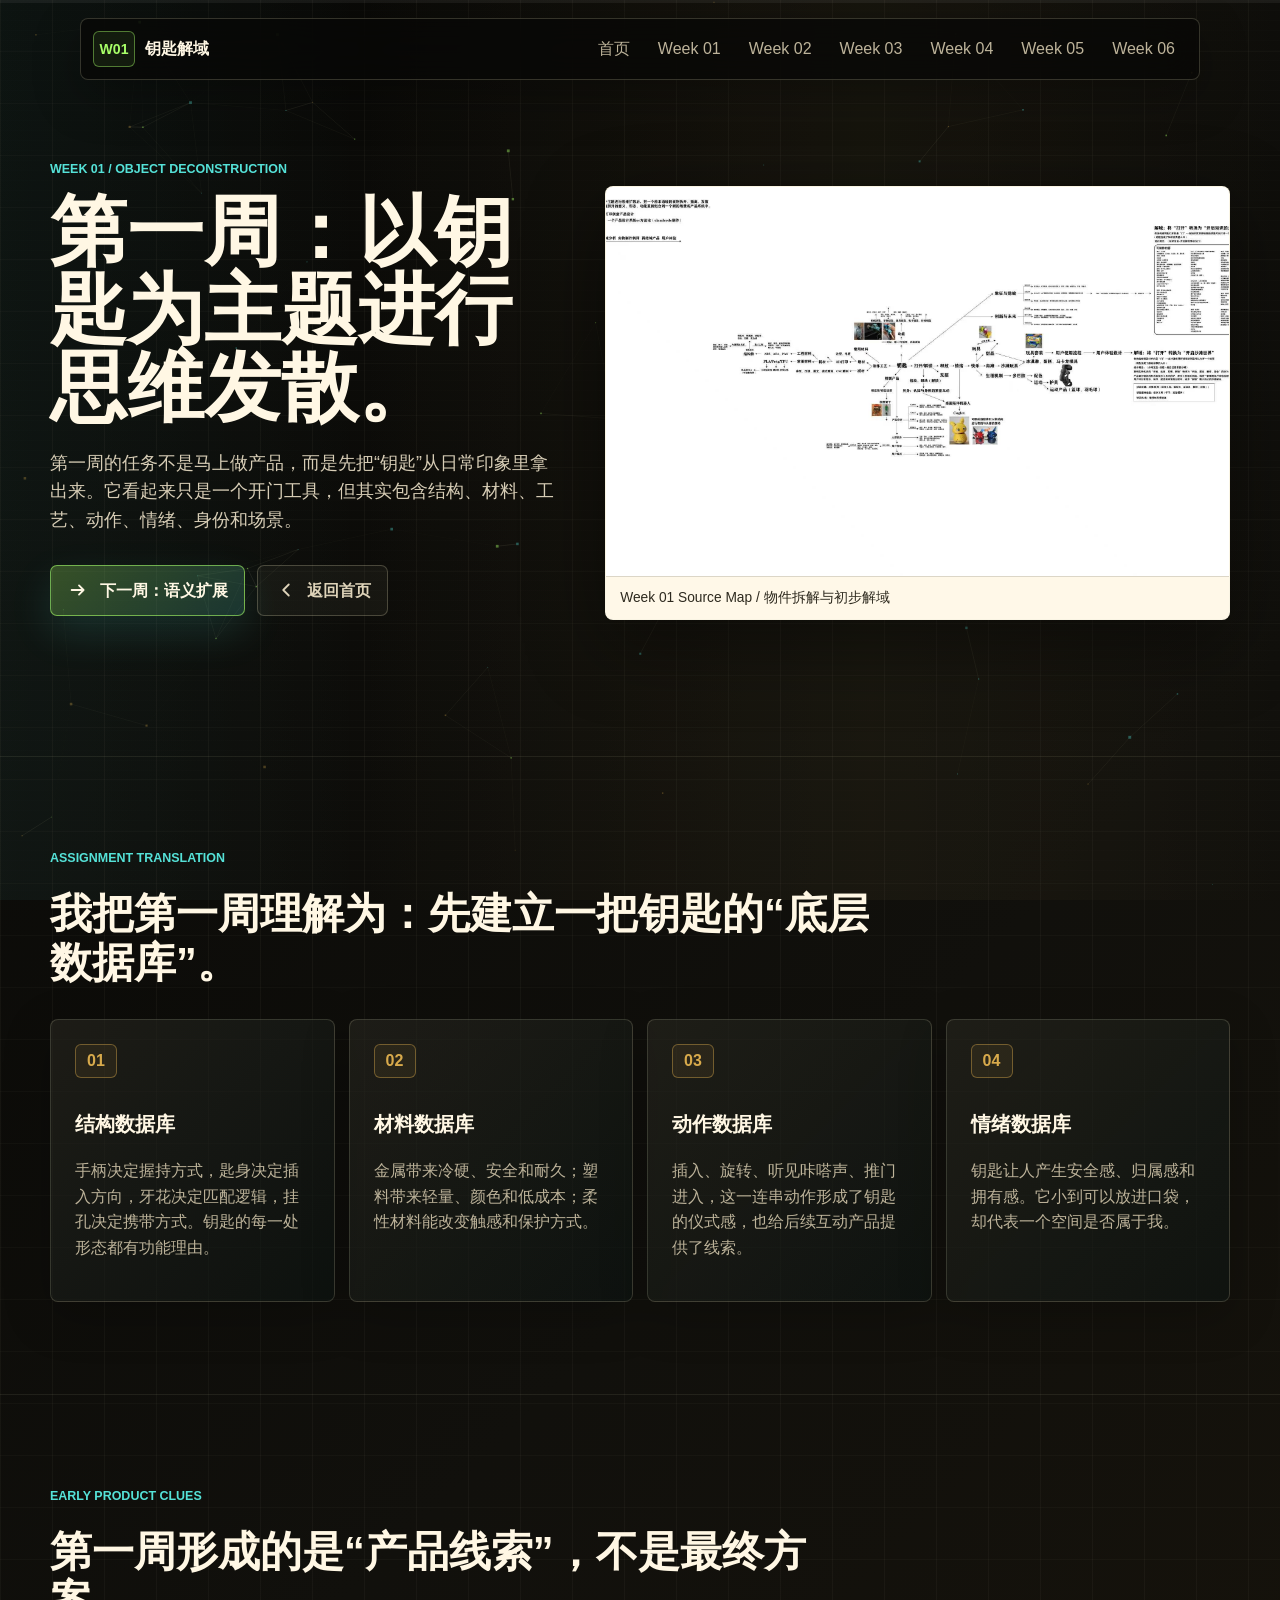
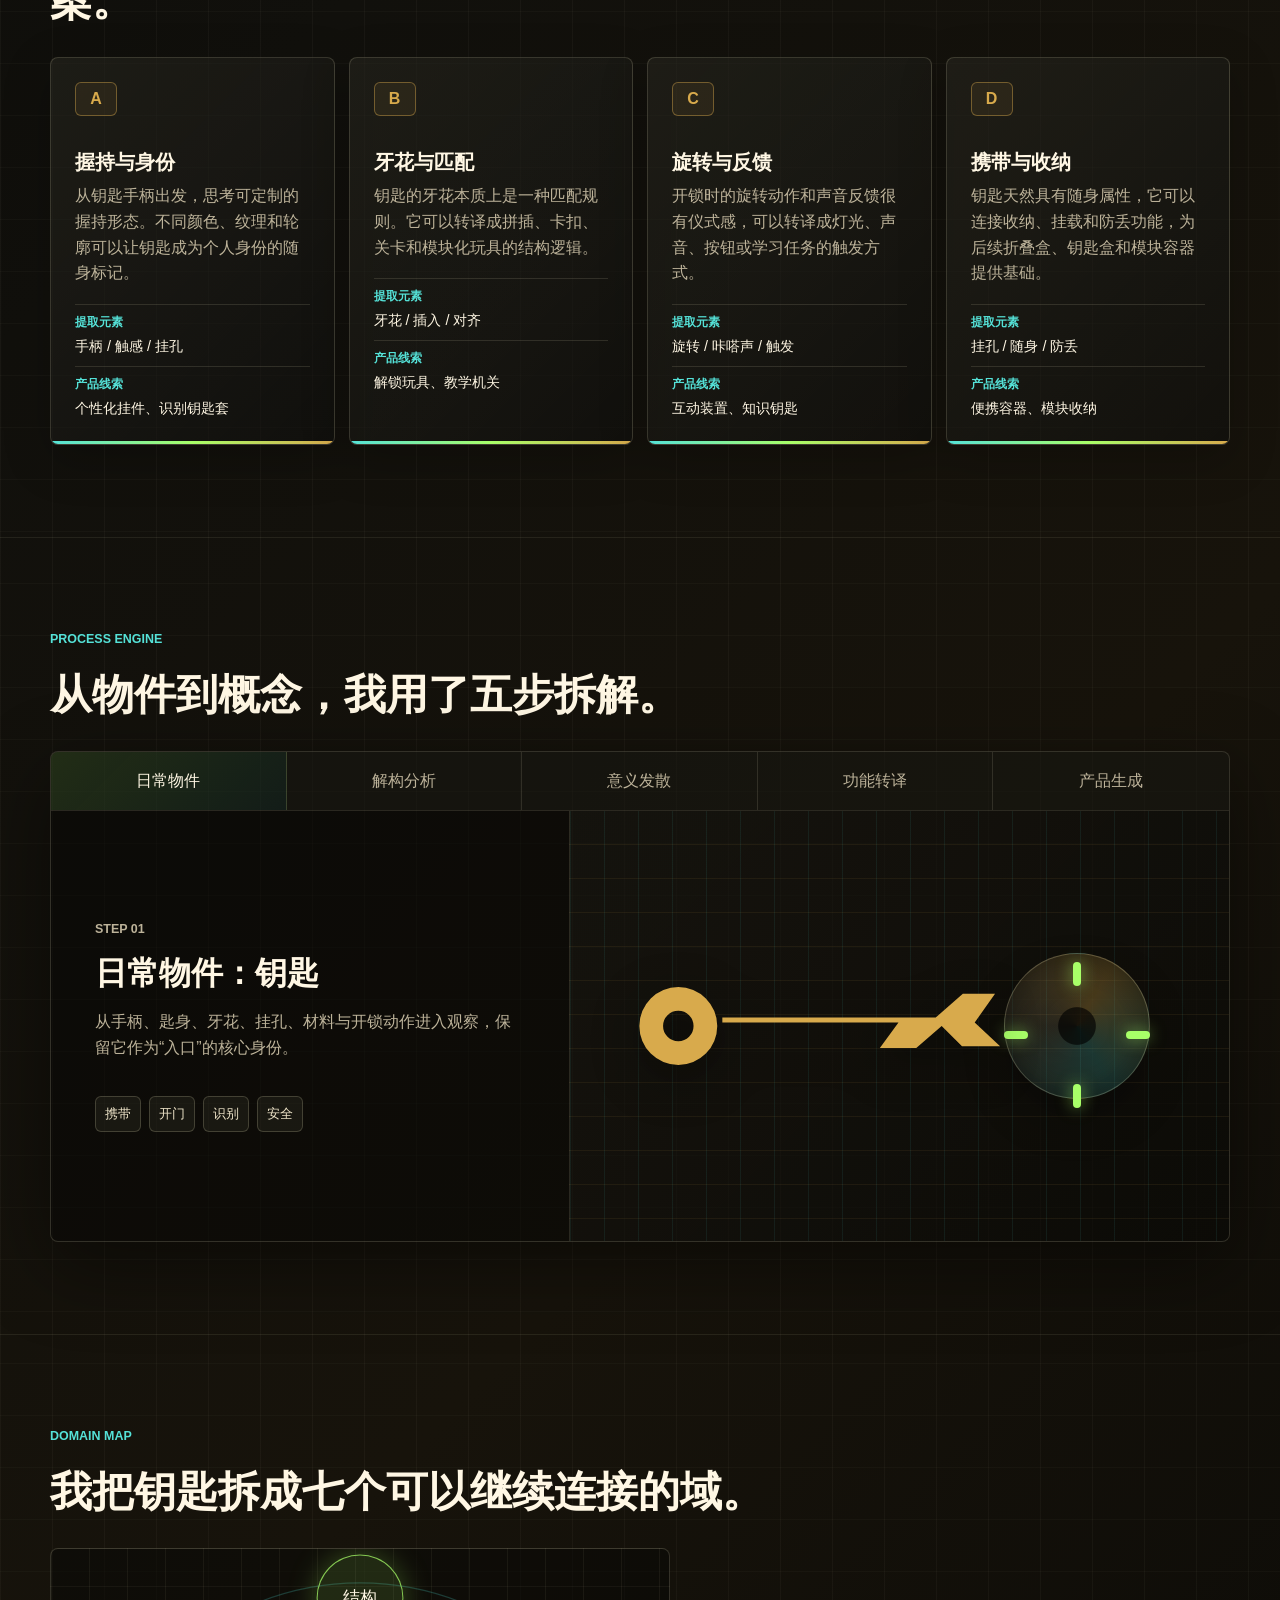
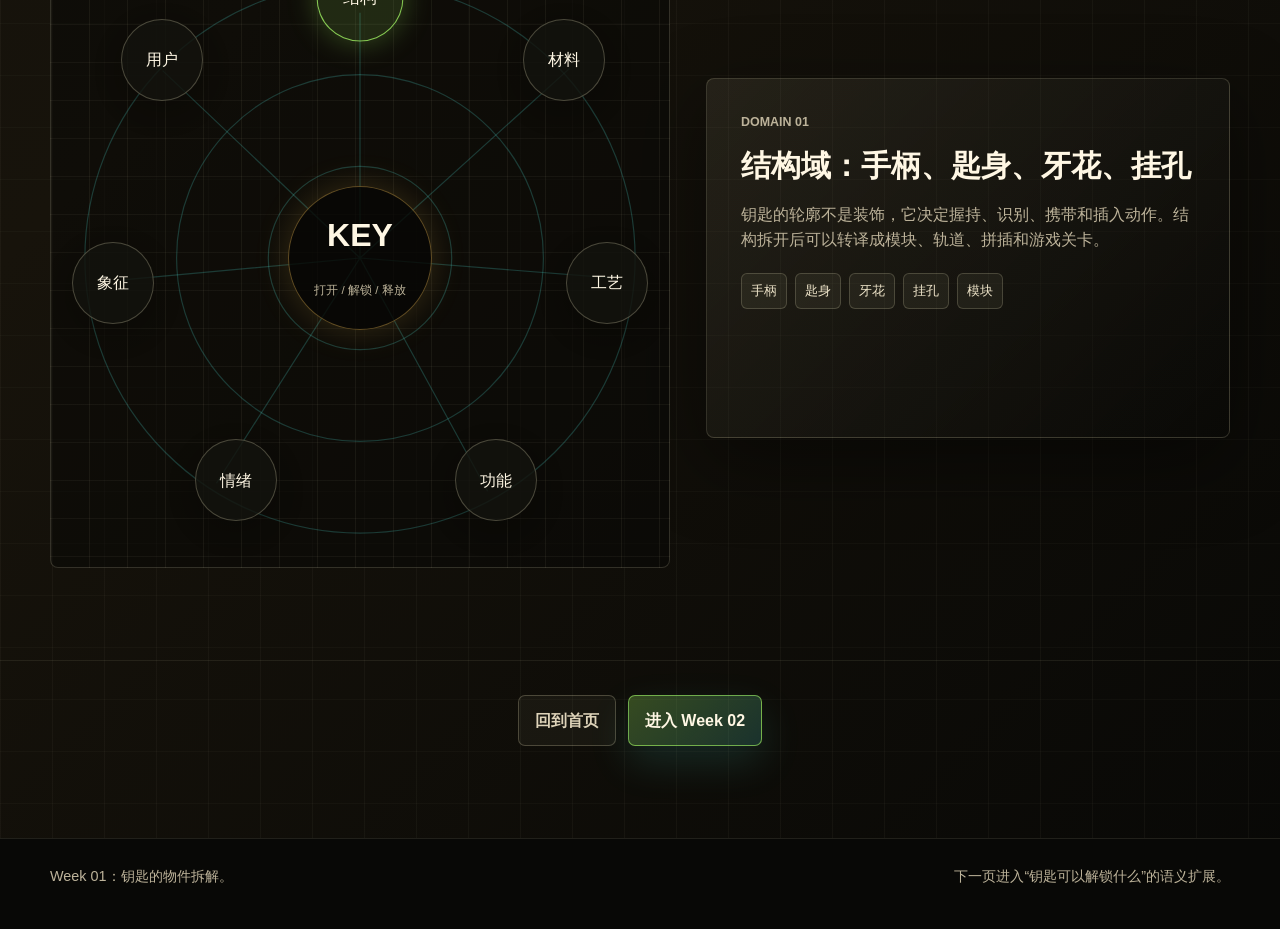
==== commit 2603563a: "更新第四周内容、首页设计及多处文案调整" ====
--- a/week1.html
+++ b/week1.html
@@ -30,7 +30,7 @@
       <section class="hero stage page-hero">
         <div class="hero-copy reveal">
           <p class="eyebrow">Week 01 / Object Deconstruction</p>
-          <h1>第一周：把钥匙拆到不能再普通。</h1>
+          <h1>第一周：以钥匙为主题进行思维发散。</h1>
           <p class="hero-lead">
             第一周的任务不是马上做产品，而是先把“钥匙”从日常印象里拿出来。它看起来只是一个开门工具，但其实包含结构、材料、工艺、动作、情绪、身份和场景。
           </p>
@@ -203,29 +203,7 @@
         </div>
       </section>
 
-      <section class="section-band">
-        <div class="two-column-story">
-          <article class="essay-card reveal">
-            <p class="eyebrow">Report Script</p>
-            <h2>第一周汇报可以这样讲</h2>
-            <p>
-              我选择钥匙，是因为它太普通了。越普通的物件，越容易被我们忽略。第一周我做的不是设计一个新造型，而是先把钥匙从“开门工具”的固定认知里拆出来。
-            </p>
-            <p>
-              我先看它的结构：手柄让人握住，匙身让它进入锁芯，牙花负责匹配，挂孔让它能随身携带。然后我继续看材料和工艺：传统金属钥匙强调耐久和安全，3D 打印材料则让我想到可替换、可定制、可快速验证的产品可能。
-            </p>
-            <p>
-              这周最后得到的不是一个确定产品，而是一套“钥匙语言”：入口、匹配、权限、旋转、触发、归属。后面的设计都会从这套语言里继续展开。
-            </p>
-          </article>
-          <div class="method-strip reveal">
-            <div><strong>观察</strong><span>物件结构</span></div>
-            <div><strong>拆解</strong><span>材料工艺</span></div>
-            <div><strong>提炼</strong><span>动作逻辑</span></div>
-            <div><strong>转译</strong><span>产品可能</span></div>
-          </div>
-        </div>
-      </section>
+
 
       <nav class="next-links section-band" aria-label="页面跳转">
         <a class="ghost-action" href="./index.html">回到首页</a>
--- a/styles.css
+++ b/styles.css
@@ -210,6 +210,15 @@
   font-weight: 900;
 }
 
+.hero-subtitle {
+  max-width: 760px;
+  margin: -8px 0 28px 0;
+  color: var(--muted);
+  font-size: 1.35rem;
+  font-weight: 400;
+  letter-spacing: 0.03em;
+}
+
 h2 {
   max-width: 820px;
   margin-bottom: 0;
